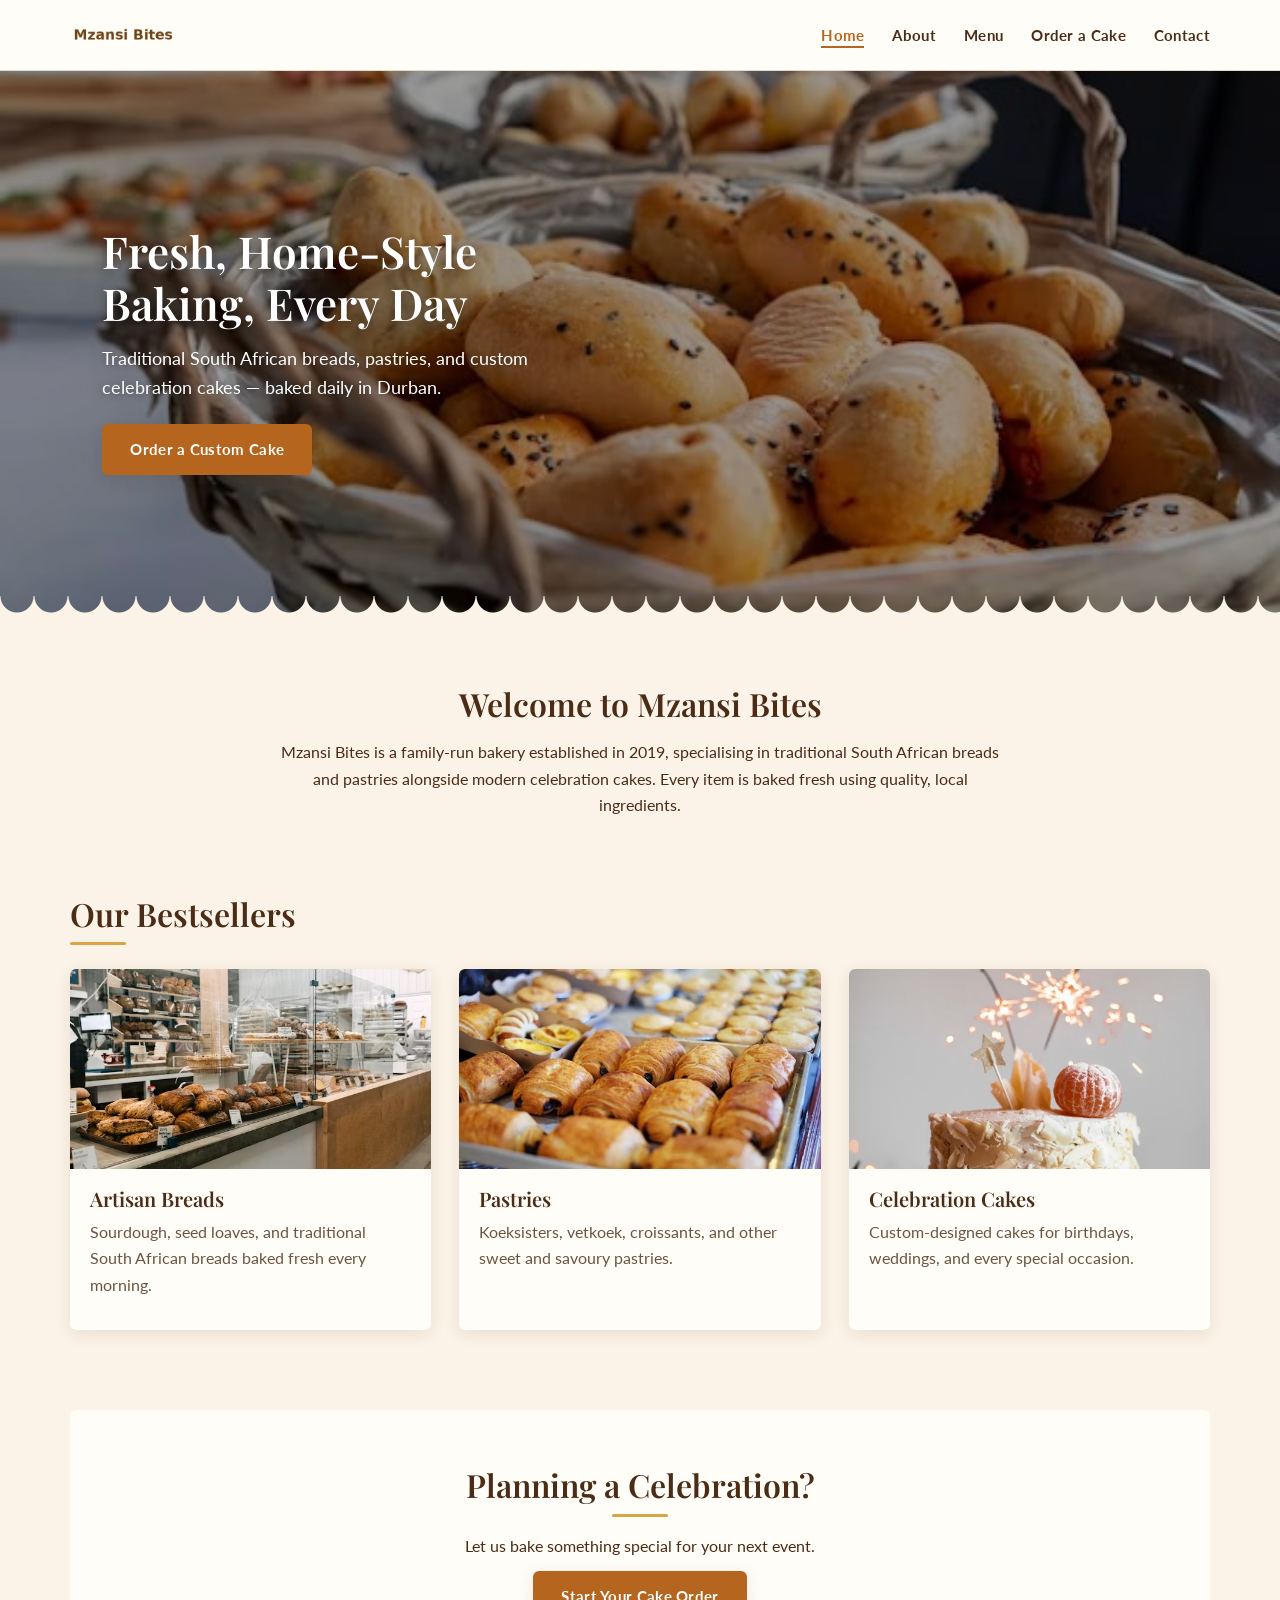
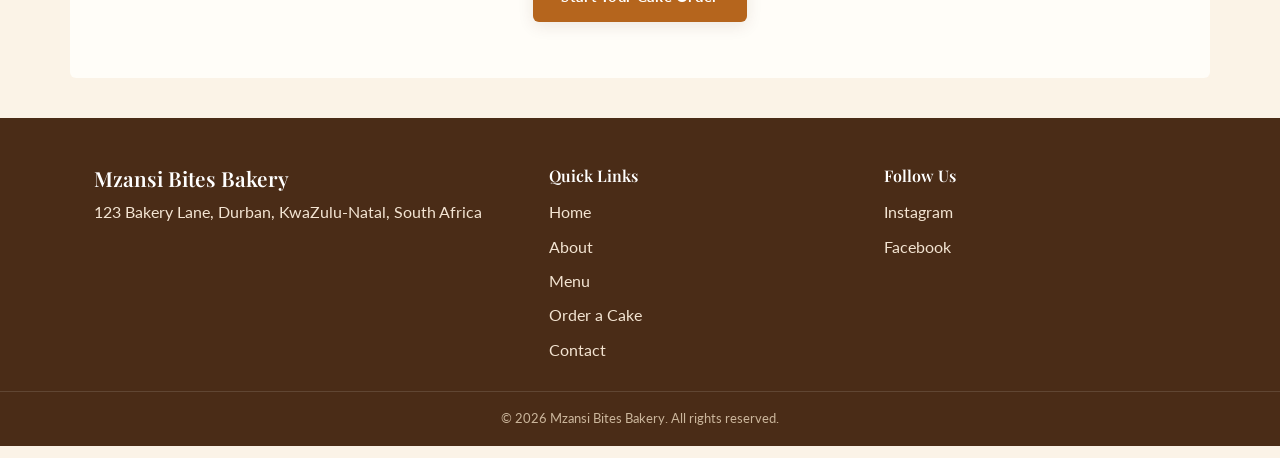
==== index.html @ 0741b473 "Initial commit : HTML Structure,CSS styling,Images and documents" ====
<!DOCTYPE html>
<html lang="en">
<head>
  <meta charset="UTF-8">
  <meta name="viewport" content="width=device-width, initial-scale=1.0">
  <title>Mzansi Bites Bakery | Home</title>
  <meta name="description" content="Mzansi Bites Bakery in Durban — traditional South African breads, pastries and custom celebration cakes made with fresh, local ingredients.">
  <link rel="stylesheet" href="CSS/style.css">
</head>
<body>

  <header>
    <div class="container header-inner">
      <a href="index.html" class="logo">
        <img src="Images/logo.png" alt="Mzansi Bites Bakery logo">
      </a>
      <nav aria-label="Main navigation">
        <ul>
          <li><a href="index.html" aria-current="page">Home</a></li>
          <li><a href="about.html">About</a></li>
          <li><a href="menu.html">Menu</a></li>
          <li><a href="order.html">Order a Cake</a></li>
          <li><a href="contact.html">Contact</a></li>
        </ul>
      </nav>
    </div>
  </header>

  <main>
    <section class="hero">
      <img src="Images/hero.jpg" alt="Freshly baked bread and pastries at Mzansi Bites Bakery">
      <div class="hero-text">
        <h1>Fresh, Home-Style Baking, Every Day</h1>
        <p>Traditional South African breads, pastries, and custom celebration cakes — baked daily in Durban.</p>
        <a href="order.html" class="btn">Order a Custom Cake</a>
      </div>
    </section>

    <section class="intro container">
      <h2>Welcome to Mzansi Bites</h2>
      <p>
        Mzansi Bites is a family-run bakery established in 2019, specialising in traditional
        South African breads and pastries alongside modern celebration cakes. Every item is
        baked fresh using quality, local ingredients.
      </p>
    </section>

    <section class="featured container">
      <h2>Our Bestsellers</h2>
      <div class="product-grid">
        <article class="product-card">
          <img src="Images/product-bread.jpg" alt="Freshly baked artisan bread loaves">
          <h3>Artisan Breads</h3>
          <p>Sourdough, seed loaves, and traditional South African breads baked fresh every morning.</p>
        </article>
        <article class="product-card">
          <img src="Images/product-pastry.jpg" alt="Assorted pastries and koeksisters">
          <h3>Pastries</h3>
          <p>Koeksisters, vetkoek, croissants, and other sweet and savoury pastries.</p>
        </article>
        <article class="product-card">
          <img src="Images/product-cake.jpg" alt="Decorated celebration cake">
          <h3>Celebration Cakes</h3>
          <p>Custom-designed cakes for birthdays, weddings, and every special occasion.</p>
        </article>
      </div>
    </section>

    <section class="cta container">
      <h2>Planning a Celebration?</h2>
      <p>Let us bake something special for your next event.</p>
      <a href="order.html" class="btn">Start Your Cake Order</a>
    </section>
  </main>

  <footer>
    <div class="container footer-inner">
      <div>
        <h2>Mzansi Bites Bakery</h2>
        <p>123 Bakery Lane, Durban, KwaZulu-Natal, South Africa</p>
      </div>
      <div>
        <h3>Quick Links</h3>
        <ul>
          <li><a href="index.html">Home</a></li>
          <li><a href="about.html">About</a></li>
          <li><a href="menu.html">Menu</a></li>
          <li><a href="order.html">Order a Cake</a></li>
          <li><a href="contact.html">Contact</a></li>
        </ul>
      </div>
      <div>
        <h3>Follow Us</h3>
        <ul>
          <li><a href="https://www.instagram.com" target="_blank" rel="noopener">Instagram</a></li>
          <li><a href="https://www.facebook.com" target="_blank" rel="noopener">Facebook</a></li>
        </ul>
      </div>
    </div>
    <p class="copyright">&copy; 2026 Mzansi Bites Bakery. All rights reserved.</p>
  </footer>

</body>
</html>
---- CSS/style.css ----
/* ==========================================================================
   Mzansi Bites Bakery — style.css (Part 2: Designing the Visuals)
   Palette: bread-crust brown, warm mustard, soft cream
   Type: Playfair Display (headings) + Lato (body)
   ========================================================================== */

@import url('https://fonts.googleapis.com/css2?family=Playfair+Display:ital,wght@0,500;0,600;0,700;1,500&family=Lato:wght@400;700;900&display=swap');

:root {
  --choc:        #4A2C17;   /* deep chocolate brown - primary text */
  --crust:       #B5651D;   /* bread crust orange - primary accent */
  --mustard:     #D9A441;   /* warm mustard - secondary accent */
  --cream:       #FBF3E7;   /* soft cream - page background */
  --cream-card:  #FFFDF8;   /* warm white - card background */
  --line:        #E8D9C4;   /* soft divider lines */

  --font-display: 'Playfair Display', Georgia, serif;
  --font-body: 'Lato', Arial, sans-serif;

  --radius: 6px;
  --shadow: 0 4px 16px rgba(74, 44, 23, 0.10);
  --shadow-hover: 0 10px 28px rgba(74, 44, 23, 0.18);
}

@media (prefers-reduced-motion: reduce) {
  * { animation: none !important; transition: none !important; }
}

* { box-sizing: border-box; margin: 0; padding: 0; }

html { scroll-behavior: smooth; }

body {
  font-family: var(--font-body);
  font-size: 16px;
  line-height: 1.65;
  color: var(--choc);
  background: var(--cream);
}

img { max-width: 100%; display: block; }

.container {
  max-width: 1140px;
  margin: 0 auto;
  padding: 0 24px;
}

h1, h2, h3 {
  font-family: var(--font-display);
  font-weight: 600;
  color: var(--choc);
  line-height: 1.2;
}

h1 { font-size: clamp(2rem, 4vw, 2.75rem); }
h2 { font-size: clamp(1.5rem, 3vw, 2rem); margin-bottom: 16px; }
h3 { font-size: 1.25rem; margin-bottom: 8px; }

p { margin-bottom: 12px; }

a { color: var(--crust); }
a:focus-visible, button:focus-visible, input:focus-visible, textarea:focus-visible, select:focus-visible {
  outline: 3px solid var(--mustard);
  outline-offset: 2px;
}

/* ---------- Header ---------- */
header {
  background: var(--cream-card);
  border-bottom: 1px solid var(--line);
  position: sticky;
  top: 0;
  z-index: 100;
}

.header-inner {
  display: flex;
  justify-content: space-between;
  align-items: center;
  flex-wrap: wrap;
  gap: 12px;
  padding: 14px 0;
}

.logo img { height: 42px; }

nav ul {
  list-style: none;
  display: flex;
  gap: 28px;
  flex-wrap: wrap;
}

nav a {
  color: var(--choc);
  text-decoration: none;
  font-weight: 700;
  font-size: 0.95rem;
  letter-spacing: 0.02em;
  position: relative;
  padding-bottom: 4px;
}

nav a::after {
  content: "";
  position: absolute;
  left: 0; right: 100%;
  bottom: 0;
  height: 2px;
  background: var(--crust);
  transition: right 0.25s ease;
}

nav a:hover::after,
nav a[aria-current="page"]::after {
  right: 0;
}

nav a[aria-current="page"] { color: var(--crust); }

/* ---------- Hero (Home page) ---------- */
.hero {
  position: relative;
  overflow: hidden;
}

.hero img {
  width: 100%;
  height: 62vh;
  min-height: 340px;
  max-height: 560px;
  object-fit: cover;
  filter: brightness(0.6);
}

.hero-text {
  position: absolute;
  inset: 0;
  display: flex;
  flex-direction: column;
  justify-content: center;
  align-items: flex-start;
  padding: 0 8vw;
  color: #fff;
  max-width: 640px;
}

.hero-text h1 {
  color: #fff;
  text-shadow: 0 2px 12px rgba(0,0,0,0.35);
}

.hero-text p {
  font-size: 1.1rem;
  margin: 14px 0 22px;
  text-shadow: 0 1px 6px rgba(0,0,0,0.35);
}

/* Signature element: scalloped "piped icing" edge under the hero photo */
.hero::after {
  content: "";
  position: absolute;
  left: 0; right: 0; bottom: -1px;
  height: 34px;
  background: var(--cream);
  -webkit-mask: radial-gradient(circle at 17px 0, transparent 16px, black 17px) repeat-x;
  mask: radial-gradient(circle at 17px 0, transparent 16px, black 17px) repeat-x;
  -webkit-mask-size: 34px 34px;
  mask-size: 34px 34px;
}

/* ---------- Buttons ---------- */
.btn {
  display: inline-block;
  padding: 13px 28px;
  background: var(--crust);
  color: #fff;
  text-decoration: none;
  font-weight: 700;
  font-size: 0.95rem;
  letter-spacing: 0.02em;
  border: none;
  border-radius: var(--radius);
  cursor: pointer;
  box-shadow: var(--shadow);
  transition: transform 0.18s ease, box-shadow 0.18s ease, background 0.18s ease;
}

.btn:hover {
  background: var(--choc);
  transform: translateY(-2px);
  box-shadow: var(--shadow-hover);
}

/* ---------- Generic sections ---------- */
.intro, .featured, .cta, .menu-section, .about-content, .gallery, .order-form,
.contact-content, .contact-form, .page-header {
  padding: 56px 0;
}

.intro { text-align: center; max-width: 720px; margin: 0 auto; padding-bottom: 8px; }

.featured h2, .cta h2, .about-content h2, .gallery h2, .menu-section h2,
.order-form h1, .contact-content h2, .contact-form h2 {
  position: relative;
  padding-bottom: 12px;
}

.featured h2::after, .cta h2::after, .about-content h2::after, .gallery h2::after,
.menu-section h2::after {
  content: "";
  position: absolute;
  left: 0; bottom: 0;
  width: 56px;
  height: 3px;
  background: var(--mustard);
  border-radius: 2px;
}

.cta {
  text-align: center;
  background: var(--cream-card);
  border-radius: var(--radius);
  margin: 24px auto;
  max-width: 1140px;
}

.cta h2::after { left: 50%; transform: translateX(-50%); }

/* ---------- Product cards ---------- */
.product-grid {
  display: grid;
  grid-template-columns: repeat(auto-fit, minmax(260px, 1fr));
  gap: 28px;
  margin-top: 24px;
}

.product-card {
  background: var(--cream-card);
  border-radius: var(--radius);
  overflow: hidden;
  box-shadow: var(--shadow);
  transition: transform 0.22s ease, box-shadow 0.22s ease;
}

.product-card:hover {
  transform: translateY(-6px);
  box-shadow: var(--shadow-hover);
}

.product-card img {
  width: 100%;
  height: 200px;
  object-fit: cover;
}

.product-card h3, .product-card p {
  padding-left: 20px;
  padding-right: 20px;
}

.product-card h3 { margin-top: 18px; }
.product-card p { padding-bottom: 20px; color: #6b5442; }

/* ---------- Page header band (non-home pages) ---------- */
.page-header {
  background: linear-gradient(135deg, var(--choc), #6b3d1f);
  color: #fff;
  text-align: center;
  padding: 48px 24px;
  margin-bottom: 8px;
}

.page-header h1 { color: #fff; }
.page-header p { color: #f3e4d2; max-width: 560px; margin: 10px auto 0; }

/* ---------- About page ---------- */
.about-content {
  display: grid;
  grid-template-columns: 1fr 1.3fr;
  gap: 40px;
  align-items: start;
}

.about-content img {
  border-radius: var(--radius);
  box-shadow: var(--shadow);
}

.about-content ul {
  list-style: none;
  margin-top: 8px;
}

.about-content ul li {
  padding: 8px 0;
  border-bottom: 1px dashed var(--line);
}

.gallery-grid {
  display: grid;
  grid-template-columns: repeat(auto-fit, minmax(200px, 1fr));
  gap: 20px;
  margin-top: 20px;
}

.gallery-grid img {
  border-radius: var(--radius);
  height: 220px;
  width: 100%;
  object-fit: cover;
  box-shadow: var(--shadow);
  transition: transform 0.22s ease;
}

.gallery-grid img:hover { transform: scale(1.03); }

/* ---------- Menu page ---------- */
.menu-list {
  list-style: none;
  margin-top: 12px;
}

.menu-list li {
  display: flex;
  justify-content: space-between;
  align-items: baseline;
  gap: 12px;
  padding: 14px 4px;
  border-bottom: 1px dashed var(--line);
  font-size: 1.05rem;
}

.menu-list li span:last-child {
  font-weight: 900;
  color: var(--crust);
  white-space: nowrap;
}

/* ---------- Forms ---------- */
.form-group { margin-bottom: 18px; max-width: 520px; }

.form-group label {
  display: block;
  margin-bottom: 6px;
  font-weight: 700;
  font-size: 0.92rem;
}

.form-group input,
.form-group select,
.form-group textarea {
  width: 100%;
  padding: 11px 14px;
  border: 1px solid var(--line);
  border-radius: var(--radius);
  background: var(--cream-card);
  font-family: var(--font-body);
  font-size: 1rem;
  color: var(--choc);
  transition: border-color 0.18s ease;
}

.form-group input:focus,
.form-group select:focus,
.form-group textarea:focus {
  border-color: var(--crust);
}

/* ---------- Contact page ---------- */
.contact-content {
  display: grid;
  grid-template-columns: 1fr 1.2fr;
  gap: 40px;
}

address { font-style: normal; }

.contact-details ul { list-style: none; }
.contact-details ul li { padding: 4px 0; }

.contact-map iframe {
  border-radius: var(--radius);
  box-shadow: var(--shadow);
}

/* ---------- Footer ---------- */
footer {
  background: var(--choc);
  color: #f3e4d2;
  margin-top: 40px;
}

.footer-inner {
  display: grid;
  grid-template-columns: 1.4fr 1fr 1fr;
  gap: 32px;
  padding: 48px 24px 24px;
}

.footer-inner h2, .footer-inner h3 { color: #fff; }
.footer-inner h2 { font-size: 1.3rem; margin-bottom: 8px; }
.footer-inner h3 { font-size: 1rem; margin-bottom: 10px; }

.footer-inner ul { list-style: none; }
.footer-inner ul li { padding: 4px 0; }
.footer-inner a { color: #f3e4d2; text-decoration: none; }
.footer-inner a:hover { color: var(--mustard); text-decoration: underline; }

.copyright {
  text-align: center;
  padding: 16px 24px;
  font-size: 0.82rem;
  border-top: 1px solid rgba(255,255,255,0.12);
  color: #cbb69c;
}

/* ---------- Responsive ---------- */
@media (max-width: 820px) {
  .about-content, .contact-content { grid-template-columns: 1fr; }
  .footer-inner { grid-template-columns: 1fr; text-align: center; }
  nav a::after { display: none; }
}

@media (max-width: 560px) {
  .header-inner { justify-content: center; text-align: center; }
  nav ul { justify-content: center; gap: 16px; }
  .hero-text { align-items: center; text-align: center; padding: 0 6vw; }
}
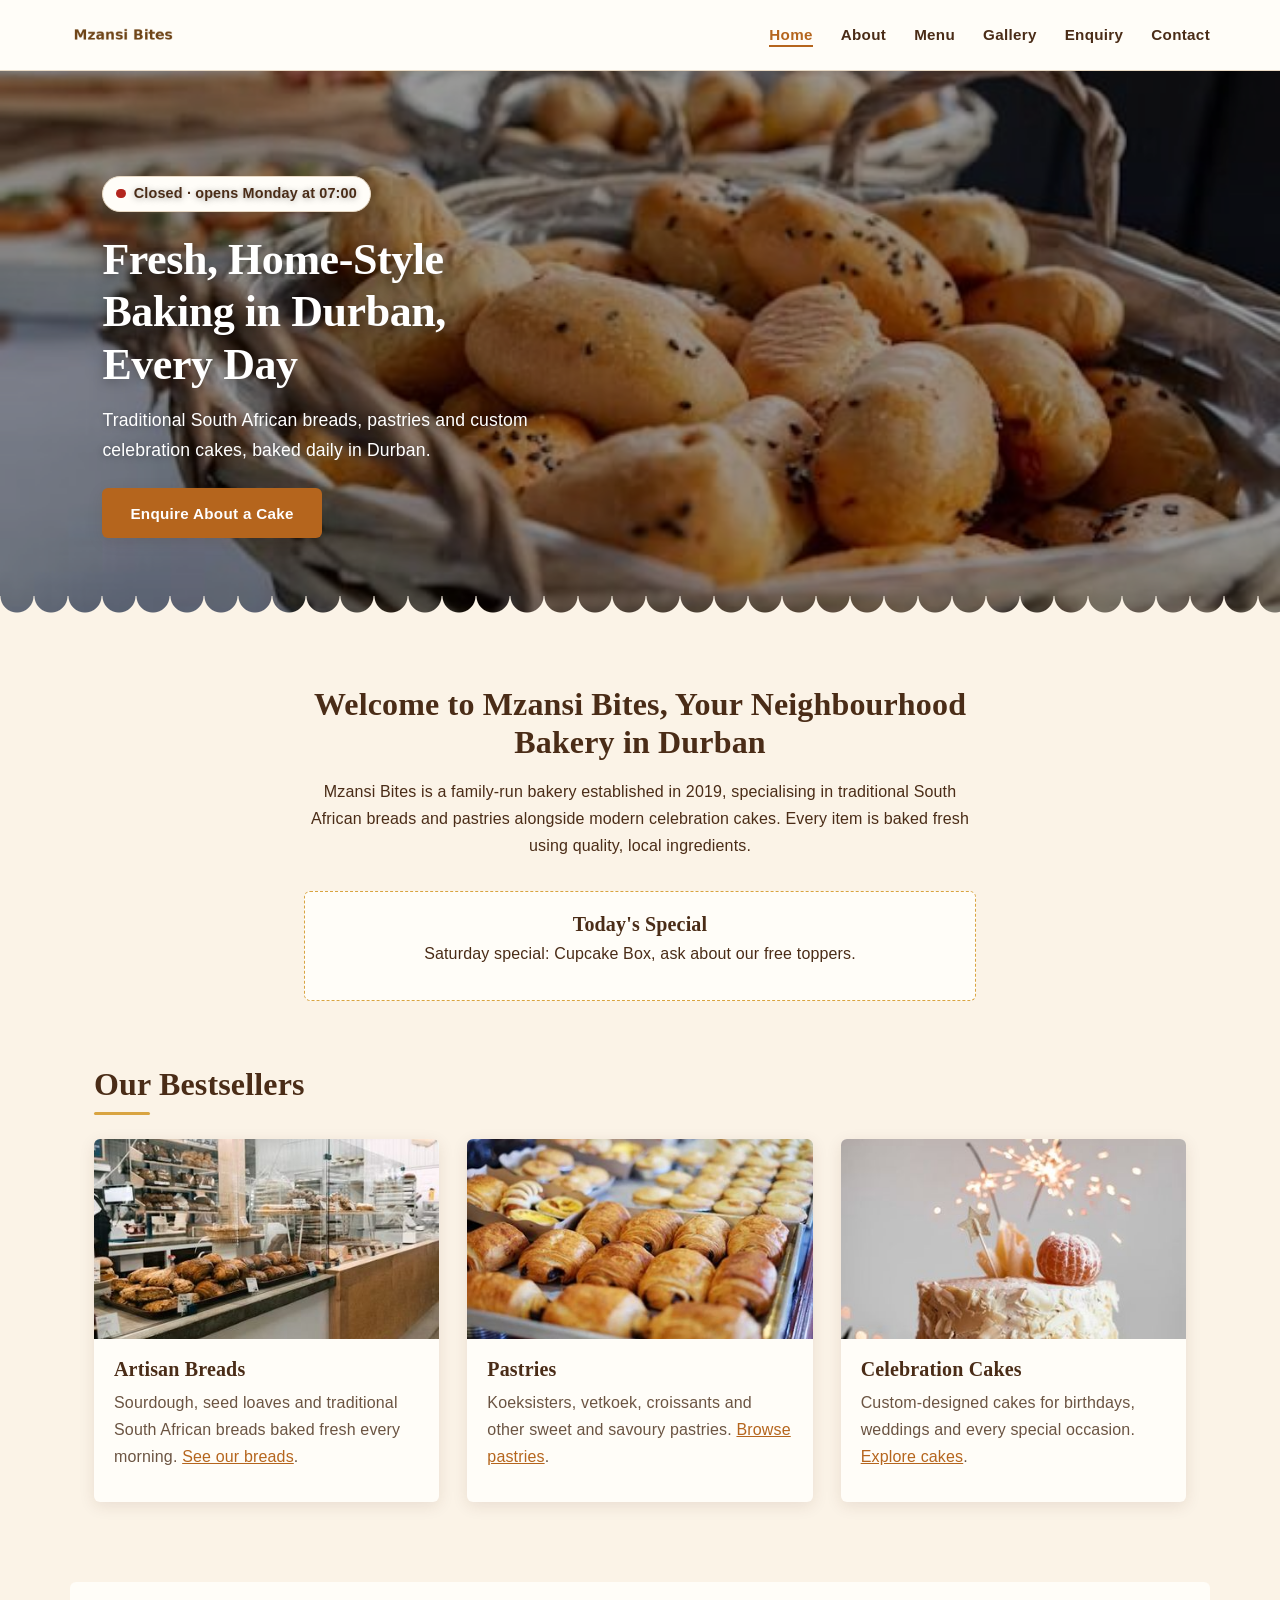
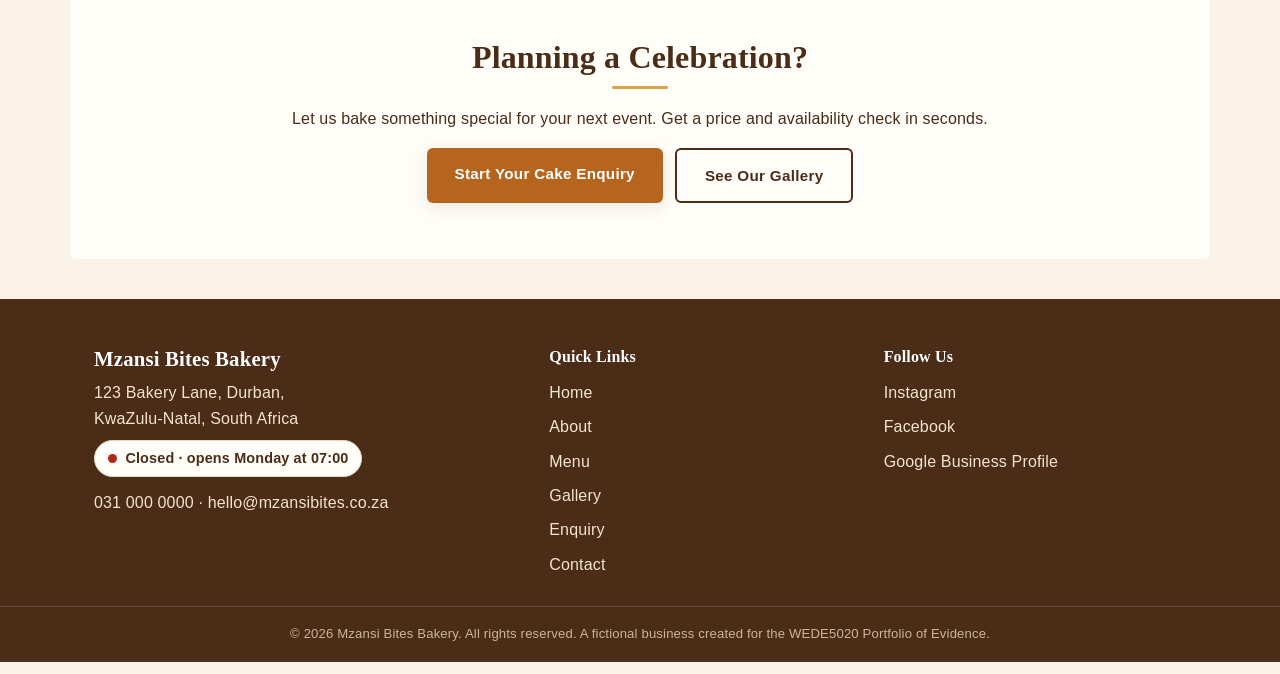
==== commit 7fb5cf01: "Part 3,Funtionality,forms and SEO" ====
--- a/index.html
+++ b/index.html
@@ -1,75 +1,102 @@
 <!DOCTYPE html>
-<html lang="en">
+<html lang="en-ZA">
 <head>
   <meta charset="UTF-8">
   <meta name="viewport" content="width=device-width, initial-scale=1.0">
-  <title>Mzansi Bites Bakery | Home</title>
-  <meta name="description" content="Mzansi Bites Bakery in Durban — traditional South African breads, pastries and custom celebration cakes made with fresh, local ingredients.">
+  <title>Mzansi Bites Bakery | Fresh Bread &amp; Custom Cakes in Durban</title>
+  <meta name="description" content="Family-run bakery in Durban baking fresh South African bread, koeksisters, pastries and custom celebration cakes daily. Get a cake quote online.">
+  <meta name="keywords" content="bakery Durban, custom cakes Durban, fresh bread Durban, koeksisters, South African bakery, celebration cakes">
+  <meta name="author" content="Neolyn Manikam">
+  <meta name="robots" content="index, follow, max-image-preview:large">
+  <meta name="theme-color" content="#4A2C17">
+  <meta http-equiv="Content-Security-Policy" content="default-src 'self'; script-src 'self'; style-src 'self' 'unsafe-inline' https://fonts.googleapis.com; font-src https://fonts.gstatic.com; img-src 'self' data:; connect-src 'self' https://jsonplaceholder.typicode.com; frame-src https://www.google.com; form-action 'self' https://jsonplaceholder.typicode.com mailto:; base-uri 'self'; object-src 'none'">
+  <meta name="referrer" content="strict-origin-when-cross-origin">
+  <link rel="canonical" href="https://manikam1103.github.io/MzansiBitesWebsite-Part-1/">
+  <link rel="icon" type="image/png" href="Images/mzansi-bites-bakery-logo.png">
+  <meta property="og:type" content="website">
+  <meta property="og:site_name" content="Mzansi Bites Bakery">
+  <meta property="og:locale" content="en_ZA">
+  <meta property="og:title" content="Mzansi Bites Bakery: Fresh Bread &amp; Custom Cakes in Durban">
+  <meta property="og:description" content="Family-run bakery in Durban baking fresh South African bread, koeksisters, pastries and custom celebration cakes daily. Get a cake quote online.">
+  <meta property="og:url" content="https://manikam1103.github.io/MzansiBitesWebsite-Part-1/">
+  <meta property="og:image" content="https://manikam1103.github.io/MzansiBitesWebsite-Part-1/Images/fresh-bread-rolls-basket-600.jpg">
+  <meta property="og:image:alt" content="Basket of freshly baked bread rolls from Mzansi Bites Bakery">
+  <meta name="twitter:card" content="summary_large_image">
+  <meta name="twitter:title" content="Mzansi Bites Bakery: Fresh Bread &amp; Custom Cakes in Durban">
+  <meta name="twitter:description" content="Family-run bakery in Durban baking fresh South African bread, koeksisters, pastries and custom celebration cakes daily. Get a cake quote online.">
+  <meta name="twitter:image" content="https://manikam1103.github.io/MzansiBitesWebsite-Part-1/Images/fresh-bread-rolls-basket-600.jpg">
+  <link rel="preconnect" href="https://fonts.googleapis.com">
+  <link rel="preconnect" href="https://fonts.gstatic.com" crossorigin>
+  <link rel="stylesheet" href="https://fonts.googleapis.com/css2?family=Lato:wght@400;700;900&family=Playfair+Display:ital,wght@0,500;0,600;0,700;1,500&display=swap">
   <link rel="stylesheet" href="CSS/style.css">
+  <script src="JavaScript/head.js"></script>
+  <script type="application/ld+json">{"@context": "https://schema.org", "@type": "Bakery", "name": "Mzansi Bites Bakery", "url": "https://manikam1103.github.io/MzansiBitesWebsite-Part-1/", "image": "https://manikam1103.github.io/MzansiBitesWebsite-Part-1/Images/fresh-bread-rolls-basket-600.jpg", "telephone": "+27310000000", "email": "hello@mzansibites.co.za", "priceRange": "R18 - R550", "description": "Family-run bakery in Durban selling traditional South African breads, pastries and custom celebration cakes.", "servesCuisine": "South African", "address": {"@type": "PostalAddress", "streetAddress": "123 Bakery Lane", "addressLocality": "Durban", "addressRegion": "KwaZulu-Natal", "addressCountry": "ZA"}, "geo": {"@type": "GeoCoordinates", "latitude": -29.8587, "longitude": 31.0218}, "openingHoursSpecification": [{"@type": "OpeningHoursSpecification", "dayOfWeek": ["Monday", "Tuesday", "Wednesday", "Thursday", "Friday"], "opens": "07:00", "closes": "18:00"}, {"@type": "OpeningHoursSpecification", "dayOfWeek": "Saturday", "opens": "08:00", "closes": "15:00"}]}</script>
 </head>
 <body>
+  <a class="skip-link" href="#main">Skip to main content</a>
 
   <header>
     <div class="container header-inner">
-      <a href="index.html" class="logo">
-        <img src="Images/logo.png" alt="Mzansi Bites Bakery logo">
+      <a href="index.html" class="logo" aria-label="Mzansi Bites Bakery home">
+        <img src="Images/mzansi-bites-bakery-logo.png" alt="Mzansi Bites Bakery logo" width="140" height="42">
       </a>
-      <nav aria-label="Main navigation">
-        <ul>
-          <li><a href="index.html" aria-current="page">Home</a></li>
-          <li><a href="about.html">About</a></li>
-          <li><a href="menu.html">Menu</a></li>
-          <li><a href="order.html">Order a Cake</a></li>
-          <li><a href="contact.html">Contact</a></li>
-        </ul>
+      <button class="nav-toggle" type="button" aria-expanded="false" aria-controls="site-nav">&#9776; Menu</button>
+      <nav id="site-nav" aria-label="Main navigation">
+        <ul><li><a href="index.html" aria-current="page">Home</a></li><li><a href="about.html">About</a></li><li><a href="menu.html">Menu</a></li><li><a href="gallery.html">Gallery</a></li><li><a href="enquiry.html">Enquiry</a></li><li><a href="contact.html">Contact</a></li></ul>
       </nav>
     </div>
   </header>
 
-  <main>
+  
+  <main id="main">
     <section class="hero">
-      <img src="Images/hero.jpg" alt="Freshly baked bread and pastries at Mzansi Bites Bakery">
+      <img src="Images/fresh-bread-rolls-basket-600.jpg" srcset="Images/fresh-bread-rolls-basket-400.jpg 400w, Images/fresh-bread-rolls-basket-600.jpg 600w" sizes="100vw" alt="Basket of freshly baked bread rolls at Mzansi Bites Bakery in Durban" width="600" height="400" fetchpriority="high" >
       <div class="hero-text">
-        <h1>Fresh, Home-Style Baking, Every Day</h1>
-        <p>Traditional South African breads, pastries, and custom celebration cakes — baked daily in Durban.</p>
-        <a href="order.html" class="btn">Order a Custom Cake</a>
+        <p class="hero-status"><span data-open-status class="status-badge">Mon-Fri 07:00-18:00 · Sat 08:00-15:00</span></p>
+        <h1>Fresh, Home-Style Baking in Durban, Every Day</h1>
+        <p>Traditional South African breads, pastries and custom celebration cakes, baked daily in Durban.</p>
+        <a href="enquiry.html" class="btn">Enquire About a Cake</a>
       </div>
     </section>
 
-    <section class="intro container">
-      <h2>Welcome to Mzansi Bites</h2>
+    <section class="intro container reveal">
+      <h2>Welcome to Mzansi Bites, Your Neighbourhood Bakery in Durban</h2>
       <p>
         Mzansi Bites is a family-run bakery established in 2019, specialising in traditional
         South African breads and pastries alongside modern celebration cakes. Every item is
         baked fresh using quality, local ingredients.
       </p>
+      <div id="todays-special" class="special" hidden></div>
     </section>
 
-    <section class="featured container">
+    <section class="featured container reveal">
       <h2>Our Bestsellers</h2>
       <div class="product-grid">
         <article class="product-card">
-          <img src="Images/product-bread.jpg" alt="Freshly baked artisan bread loaves">
+          <img src="Images/bakery-display-counter-bread-600.jpg" srcset="Images/bakery-display-counter-bread-400.jpg 400w, Images/bakery-display-counter-bread-600.jpg 600w" sizes="(max-width: 560px) 100vw, 360px" alt="Freshly baked bread loaves on the Mzansi Bites bakery display counter" width="600" height="400" loading="lazy" >
           <h3>Artisan Breads</h3>
-          <p>Sourdough, seed loaves, and traditional South African breads baked fresh every morning.</p>
+          <p>Sourdough, seed loaves and traditional South African breads baked fresh every morning. <a href="menu.html#bread">See our breads</a>.</p>
         </article>
         <article class="product-card">
-          <img src="Images/product-pastry.jpg" alt="Assorted pastries and koeksisters">
+          <img src="Images/butter-croissants-pastries-600.jpg" srcset="Images/butter-croissants-pastries-400.jpg 400w, Images/butter-croissants-pastries-600.jpg 600w" sizes="(max-width: 560px) 100vw, 360px" alt="Golden butter croissants and pastries fresh from the oven" width="600" height="400" loading="lazy" >
           <h3>Pastries</h3>
-          <p>Koeksisters, vetkoek, croissants, and other sweet and savoury pastries.</p>
+          <p>Koeksisters, vetkoek, croissants and other sweet and savoury pastries. <a href="menu.html#pastry">Browse pastries</a>.</p>
         </article>
         <article class="product-card">
-          <img src="Images/product-cake.jpg" alt="Decorated celebration cake">
+          <img src="Images/sparkler-celebration-cake-600.jpg" srcset="Images/sparkler-celebration-cake-400.jpg 400w, Images/sparkler-celebration-cake-600.jpg 600w" sizes="(max-width: 560px) 100vw, 360px" alt="Decorated celebration cake topped with a sparkler" width="400" height="600" loading="lazy" >
           <h3>Celebration Cakes</h3>
-          <p>Custom-designed cakes for birthdays, weddings, and every special occasion.</p>
+          <p>Custom-designed cakes for birthdays, weddings and every special occasion. <a href="menu.html#cake">Explore cakes</a>.</p>
         </article>
       </div>
     </section>
 
-    <section class="cta container">
+    <section class="cta container reveal">
       <h2>Planning a Celebration?</h2>
-      <p>Let us bake something special for your next event.</p>
-      <a href="order.html" class="btn">Start Your Cake Order</a>
+      <p>Let us bake something special for your next event. Get a price and availability check in seconds.</p>
+      <div class="inline-cta">
+        <a href="enquiry.html" class="btn">Start Your Cake Enquiry</a>
+        <a href="gallery.html" class="btn btn-outline">See Our Gallery</a>
+      </div>
     </section>
   </main>
 
@@ -77,28 +104,26 @@
     <div class="container footer-inner">
       <div>
         <h2>Mzansi Bites Bakery</h2>
-        <p>123 Bakery Lane, Durban, KwaZulu-Natal, South Africa</p>
+        <address>123 Bakery Lane, Durban,<br>KwaZulu-Natal, South Africa</address>
+        <p><span data-open-status class="status-badge">Mon-Fri 07:00-18:00 · Sat 08:00-15:00</span></p>
+        <p><a href="tel:+27310000000">031 000 0000</a> · <a href="mailto:hello@mzansibites.co.za">hello@mzansibites.co.za</a></p>
       </div>
       <div>
         <h3>Quick Links</h3>
-        <ul>
-          <li><a href="index.html">Home</a></li>
-          <li><a href="about.html">About</a></li>
-          <li><a href="menu.html">Menu</a></li>
-          <li><a href="order.html">Order a Cake</a></li>
-          <li><a href="contact.html">Contact</a></li>
-        </ul>
+        <ul><li><a href="index.html">Home</a></li><li><a href="about.html">About</a></li><li><a href="menu.html">Menu</a></li><li><a href="gallery.html">Gallery</a></li><li><a href="enquiry.html">Enquiry</a></li><li><a href="contact.html">Contact</a></li></ul>
       </div>
       <div>
         <h3>Follow Us</h3>
         <ul>
-          <li><a href="https://www.instagram.com" target="_blank" rel="noopener">Instagram</a></li>
-          <li><a href="https://www.facebook.com" target="_blank" rel="noopener">Facebook</a></li>
+          <li><a href="https://www.instagram.com/" target="_blank" rel="noopener noreferrer">Instagram</a></li>
+          <li><a href="https://www.facebook.com/" target="_blank" rel="noopener noreferrer">Facebook</a></li>
+          <li><a href="https://www.google.com/business/" target="_blank" rel="noopener noreferrer">Google Business Profile</a></li>
         </ul>
       </div>
     </div>
-    <p class="copyright">&copy; 2026 Mzansi Bites Bakery. All rights reserved.</p>
+    <p class="copyright">&copy; 2026 Mzansi Bites Bakery. All rights reserved. A fictional business created for the WEDE5020 Portfolio of Evidence.</p>
   </footer>
-
+  <button class="to-top" type="button" aria-label="Back to top">&uarr;</button>
+  <script src="JavaScript/script.js" defer></script>
 </body>
 </html>
--- a/CSS/style.css
+++ b/CSS/style.css
@@ -1,10 +1,8 @@
 /* ==========================================================================
-   Mzansi Bites Bakery — style.css (Part 2: Designing the Visuals)
+   Mzansi Bites Bakery — style.css (Part 2 visuals + Part 3 interactivity)
    Palette: bread-crust brown, warm mustard, soft cream
    Type: Playfair Display (headings) + Lato (body)
    ========================================================================== */
-
-@import url('https://fonts.googleapis.com/css2?family=Playfair+Display:ital,wght@0,500;0,600;0,700;1,500&family=Lato:wght@400;700;900&display=swap');
 
 :root {
   --choc:        #4A2C17;   /* deep chocolate brown - primary text */
@@ -28,22 +26,23 @@
 
 * { box-sizing: border-box; margin: 0; padding: 0; }
 
-html { scroll-behavior: smooth; }
+html { font-size: 100%; scroll-behavior: smooth; }
 
 body {
   font-family: var(--font-body);
-  font-size: 16px;
+  font-size: 1rem;
   line-height: 1.65;
+  letter-spacing: 0.01em;
   color: var(--choc);
   background: var(--cream);
 }
 
-img { max-width: 100%; display: block; }
+img { max-width: 100%; height: auto; display: block; }
 
 .container {
-  max-width: 1140px;
+  max-width: 71.25rem;
   margin: 0 auto;
-  padding: 0 24px;
+  padding: 0 1.5rem;
 }
 
 h1, h2, h3 {
@@ -53,11 +52,11 @@
   line-height: 1.2;
 }
 
-h1 { font-size: clamp(2rem, 4vw, 2.75rem); }
+h1 { font-size: clamp(2rem, 4vw, 2.75rem); letter-spacing: -0.01em; }
 h2 { font-size: clamp(1.5rem, 3vw, 2rem); margin-bottom: 16px; }
 h3 { font-size: 1.25rem; margin-bottom: 8px; }
 
-p { margin-bottom: 12px; }
+p { margin-bottom: 0.75rem; line-height: 1.7; }
 
 a { color: var(--crust); }
 a:focus-visible, button:focus-visible, input:focus-visible, textarea:focus-visible, select:focus-visible {
@@ -173,7 +172,7 @@
 /* ---------- Buttons ---------- */
 .btn {
   display: inline-block;
-  padding: 13px 28px;
+  padding: 0.8rem 1.75rem;
   background: var(--crust);
   color: #fff;
   text-decoration: none;
@@ -193,10 +192,16 @@
   box-shadow: var(--shadow-hover);
 }
 
+/* :active states (Part 2 feedback item: was missing) */
+.btn:active { transform: translateY(0); background: #3a2110; box-shadow: inset 0 2px 6px rgba(0,0,0,0.25); }
+nav a:active { color: var(--mustard); }
+.form-group input:active, .form-group textarea:active, .form-group select:active { border-color: var(--choc); }
+
 /* ---------- Generic sections ---------- */
 .intro, .featured, .cta, .menu-section, .about-content, .gallery, .order-form,
 .contact-content, .contact-form, .page-header {
-  padding: 56px 0;
+  padding-top: 3.5rem;
+  padding-bottom: 3.5rem;   /* vertical only, so .container's side padding is kept on small screens */
 }
 
 .intro { text-align: center; max-width: 720px; margin: 0 auto; padding-bottom: 8px; }
@@ -251,7 +256,7 @@
 
 .product-card img {
   width: 100%;
-  height: 200px;
+  height: 12.5rem;
   object-fit: cover;
 }
 
@@ -307,7 +312,7 @@
 
 .gallery-grid img {
   border-radius: var(--radius);
-  height: 220px;
+  height: 13.75rem;
   width: 100%;
   object-fit: cover;
   box-shadow: var(--shadow);
@@ -339,7 +344,7 @@
 }
 
 /* ---------- Forms ---------- */
-.form-group { margin-bottom: 18px; max-width: 520px; }
+.form-group { margin-bottom: 1.15rem; max-width: 32.5rem; width: 100%; }
 
 .form-group label {
   display: block;
@@ -428,3 +433,182 @@
   nav ul { justify-content: center; gap: 16px; }
   .hero-text { align-items: center; text-align: center; padding: 0 6vw; }
 }
+
+/* ==========================================================================
+   PART 3 — Interactivity, dynamic content and forms
+   ========================================================================== */
+
+.sr-only { position:absolute; width:1px; height:1px; padding:0; margin:-1px; overflow:hidden; clip:rect(0,0,0,0); white-space:nowrap; border:0; }
+.skip-link { position:absolute; left:1rem; top:-3rem; background:var(--choc); color:#fff; padding:.6rem 1rem; border-radius:var(--radius); z-index:300; transition: top .2s ease; }
+.skip-link:focus { top:.75rem; }
+
+/* ---------- Mobile navigation (hamburger) ---------- */
+.nav-toggle { display:none; background:none; border:2px solid var(--choc); color:var(--choc); border-radius:var(--radius); padding:.45rem .8rem; font:700 .95rem var(--font-body); cursor:pointer; }
+.nav-toggle:active { background: var(--line); }
+.js .nav-toggle { display:none; }
+@media (max-width: 820px) {
+  .js .nav-toggle { display:inline-flex; align-items:center; gap:.5rem; }
+  .js .header-inner { flex-wrap: wrap; justify-content:space-between; }
+  .js nav { width:100%; }
+  .js nav ul { display:none; flex-direction:column; gap:0; width:100%; padding-top:.5rem; }
+  .js nav.open ul { display:flex; animation: slideDown .25s ease; }
+  .js nav li a { display:block; padding:.75rem .25rem; border-top:1px solid var(--line); }
+  .js .header-inner { text-align:left; }
+}
+@keyframes slideDown { from { opacity:0; transform: translateY(-6px);} to { opacity:1; transform:none;} }
+
+/* ---------- Open-now badge ---------- */
+.status-badge { display:inline-flex; align-items:center; gap:.5rem; font-weight:700; font-size:.9rem; padding:.3rem .8rem; border-radius:999px; background:var(--cream-card); border:1px solid var(--line); }
+.status-badge::before { content:""; width:.6rem; height:.6rem; border-radius:50%; background:#8a7a6a; }
+.status-badge.open::before { background:#2e7d32; box-shadow:0 0 0 0 rgba(46,125,50,.5); animation:pulse 2s infinite; }
+.status-badge.closed::before { background:#b3261e; }
+@keyframes pulse { 70% { box-shadow:0 0 0 .5rem rgba(46,125,50,0);} 100% { box-shadow:0 0 0 0 rgba(46,125,50,0);} }
+.hero-status { margin-bottom:1rem; color:var(--choc); }
+
+/* ---------- Scroll reveal animation ---------- */
+.js .reveal { opacity:0; transform: translateY(1.5rem); transition: opacity .6s ease, transform .6s ease; }
+.js .reveal.visible { opacity:1; transform:none; }
+.hero-text { animation: fadeUp .9s ease both; }
+@keyframes fadeUp { from { opacity:0; transform: translateY(1.25rem);} to { opacity:1; transform:none;} }
+
+/* ---------- Today's special (DOM manipulation) ---------- */
+.special { background:var(--cream-card); border:1px dashed var(--mustard); border-radius:var(--radius); padding:1.25rem 1.5rem; margin:2rem auto 0; max-width:45rem; text-align:center; }
+.special h2 { font-size:1.25rem; margin-bottom:.25rem; }
+.special h2::after { display:none; }
+
+/* ---------- Menu toolbar: search / filter / sort ---------- */
+.menu-toolbar { display:grid; grid-template-columns: 1fr auto; gap:1rem 1.5rem; align-items:end; padding:1.5rem 0 .5rem; }
+.menu-toolbar .form-group { margin-bottom:0; max-width:none; }
+.chips { display:flex; flex-wrap:wrap; gap:.5rem; grid-column:1 / -1; }
+.chip { border:1px solid var(--crust); background:transparent; color:var(--crust); font:700 .9rem var(--font-body); padding:.45rem 1.1rem; border-radius:999px; cursor:pointer; transition: background .18s ease, color .18s ease, transform .18s ease; }
+.chip:hover { transform: translateY(-1px); background: rgba(181,101,29,.1); }
+.chip[aria-pressed="true"] { background:var(--crust); color:#fff; }
+.chip:active { transform:none; }
+.result-count { color:#6b5442; font-size:.92rem; margin:.5rem 0 0; }
+@media (max-width: 560px) { .menu-toolbar { grid-template-columns:1fr; } }
+
+.menu-grid { display:grid; grid-template-columns: repeat(auto-fill, minmax(16rem, 1fr)); gap:1.5rem; margin-top:1rem; padding-bottom:2rem; }
+.menu-card { background:var(--cream-card); border-radius:var(--radius); overflow:hidden; box-shadow:var(--shadow); display:flex; flex-direction:column; transition: transform .22s ease, box-shadow .22s ease; animation: fadeUp .45s ease both; }
+.menu-card:hover { transform: translateY(-4px); box-shadow:var(--shadow-hover); }
+.menu-card img { width:100%; height:11rem; object-fit:cover; }
+.menu-card-body { padding:1rem 1.25rem 1.25rem; display:flex; flex-direction:column; gap:.4rem; flex:1; }
+.menu-card h3 { margin:0; font-size:1.1rem; }
+.menu-card .tag { align-self:flex-start; font-size:.75rem; font-weight:700; text-transform:uppercase; letter-spacing:.06em; background:var(--line); border-radius:999px; padding:.15rem .6rem; }
+.menu-card .price { font-weight:900; color:var(--crust); font-size:1.1rem; }
+.menu-card .actions { margin-top:auto; display:flex; gap:.5rem; flex-wrap:wrap; padding-top:.5rem; }
+.btn-small { padding:.5rem 1rem; font-size:.85rem; }
+.btn-outline { background:transparent; color:var(--choc); border:2px solid var(--choc); box-shadow:none; }
+.btn-outline:hover { background:var(--choc); color:#fff; }
+.empty-state { text-align:center; padding:2rem 1rem; background:var(--cream-card); border-radius:var(--radius); grid-column:1/-1; }
+.loading { text-align:center; padding:2rem; color:#6b5442; }
+
+/* ---------- Modal (native <dialog>) ---------- */
+dialog { border:none; border-radius:var(--radius); padding:0; max-width:min(34rem, 92vw); width:100%; box-shadow:0 20px 60px rgba(0,0,0,.35); color:var(--choc); background:var(--cream-card); }
+dialog::backdrop { background: rgba(40,22,10,.6); backdrop-filter: blur(2px); }
+dialog[open] { animation: popIn .25s ease; }
+@keyframes popIn { from { opacity:0; transform: scale(.94);} to { opacity:1; transform:none;} }
+.modal-img { width:100%; height:15rem; object-fit:cover; }
+.modal-body { padding:1.25rem 1.5rem 1.5rem; }
+.modal-close { position:absolute; top:.6rem; right:.6rem; width:2.4rem; height:2.4rem; border-radius:50%; border:none; background:rgba(255,255,255,.92); color:var(--choc); font-size:1.4rem; line-height:1; cursor:pointer; }
+.modal-close:hover { background:#fff; }
+.modal-meta { color:#6b5442; font-size:.92rem; }
+
+/* ---------- Tabs ---------- */
+.tabs { margin-top:1rem; }
+.tab-list { display:none; }
+.js .tab-list { display:flex; gap:.25rem; border-bottom:2px solid var(--line); flex-wrap:wrap; }
+.tab-list button { background:none; border:none; font:700 1rem var(--font-body); color:var(--choc); padding:.7rem 1.1rem; cursor:pointer; border-bottom:3px solid transparent; margin-bottom:-2px; transition: color .18s ease, border-color .18s ease; }
+.tab-list button:hover { color:var(--crust); }
+.tab-list button[aria-selected="true"] { color:var(--crust); border-bottom-color:var(--crust); }
+.tab-panel { padding:1.25rem 0; animation: fadeUp .35s ease; }
+.tab-panel[hidden] { display:none; }
+
+/* ---------- Accordion ---------- */
+.accordion { max-width:48rem; margin-top:1rem; }
+.accordion-item { border:1px solid var(--line); border-radius:var(--radius); background:var(--cream-card); margin-bottom:.6rem; overflow:hidden; }
+.accordion-item h3 { margin:0; font-size:1rem; }
+.accordion-trigger { width:100%; text-align:left; background:none; border:none; padding:1rem 1.25rem; font:700 1rem var(--font-body); color:var(--choc); cursor:pointer; display:flex; justify-content:space-between; align-items:center; gap:1rem; }
+.accordion-trigger:hover { background:rgba(217,164,65,.12); }
+.accordion-trigger::after { content:"+"; font-size:1.4rem; color:var(--crust); transition: transform .25s ease; }
+.accordion-trigger[aria-expanded="true"]::after { transform: rotate(45deg); }
+.js .accordion-panel { max-height:0; overflow:hidden; visibility:hidden; transition: max-height .3s ease, visibility .3s; }
+.js .accordion-panel.open { visibility:visible; }
+.accordion-panel > div { padding:0 1.25rem 1rem; }
+
+/* ---------- Gallery + lightbox ---------- */
+.gallery-filter { display:flex; flex-wrap:wrap; gap:.5rem; margin:1rem 0; }
+.gallery-grid.gallery-page { grid-template-columns: repeat(auto-fill, minmax(15rem, 1fr)); }
+.gallery-item { padding:0; border:none; background:none; cursor:zoom-in; border-radius:var(--radius); overflow:hidden; display:block; width:100%; }
+.gallery-item img { width:100%; height:13.75rem; object-fit:cover; border-radius:var(--radius); box-shadow:var(--shadow); transition: transform .3s ease, filter .3s ease; }
+.gallery-item:hover img { transform: scale(1.05); filter: brightness(1.05); }
+.gallery-item[hidden] { display:none; }
+.lightbox { position:fixed; inset:0; background:rgba(25,13,5,.92); display:none; align-items:center; justify-content:center; flex-direction:column; z-index:500; padding:1rem; }
+.lightbox.open { display:flex; animation: fadeIn .25s ease; }
+@keyframes fadeIn { from { opacity:0;} to { opacity:1;} }
+.lightbox img { max-width:min(92vw, 56rem); max-height:78vh; width:auto; height:auto; border-radius:var(--radius); box-shadow:0 10px 40px rgba(0,0,0,.5); }
+.lightbox figcaption { color:#f3e4d2; margin-top:.75rem; text-align:center; max-width:40rem; }
+.lb-btn { position:absolute; background:rgba(255,255,255,.14); color:#fff; border:none; width:3rem; height:3rem; border-radius:50%; font-size:1.6rem; cursor:pointer; transition: background .18s ease; }
+.lb-btn:hover { background:rgba(255,255,255,.3); }
+.lb-close { top:1rem; right:1rem; }
+.lb-prev { left:1rem; top:50%; transform:translateY(-50%); }
+.lb-next { right:1rem; top:50%; transform:translateY(-50%); }
+body.no-scroll { overflow:hidden; }
+
+/* ---------- Forms: validation, errors, results ---------- */
+.form-group .hint { display:block; font-size:.82rem; color:#6b5442; margin-top:.3rem; }
+.form-group .error { display:block; color:#b3261e; font-size:.85rem; font-weight:700; margin-top:.3rem; min-height:0; }
+.form-group .error:empty { display:none; }
+.form-group.invalid input, .form-group.invalid select, .form-group.invalid textarea { border-color:#b3261e; background:#fff6f5; }
+.form-group.valid input, .form-group.valid select, .form-group.valid textarea { border-color:#2e7d32; }
+.char-count { text-align:right; font-size:.8rem; color:#6b5442; }
+.form-layout { display:grid; grid-template-columns: 1.4fr 1fr; gap:2.5rem; align-items:start; }
+@media (max-width: 820px) { .form-layout { grid-template-columns:1fr; } }
+.form-aside { background:var(--cream-card); border:1px solid var(--line); border-radius:var(--radius); padding:1.25rem 1.5rem; }
+.form-aside h2 { font-size:1.2rem; }
+.form-aside ul { padding-left:1.1rem; }
+.hp-field { position:absolute; left:-9999px; width:1px; height:1px; overflow:hidden; }
+.form-status { margin-top:1.25rem; padding:1rem 1.25rem; border-radius:var(--radius); border-left:5px solid var(--mustard); background:var(--cream-card); box-shadow:var(--shadow); }
+.form-status[hidden] { display:none; }
+.form-status.success { border-left-color:#2e7d32; }
+.form-status.error-box { border-left-color:#b3261e; }
+.form-status h2 { font-size:1.2rem; margin-bottom:.5rem; padding:0; }
+.form-status h2::after { display:none; }
+.quote-table { width:100%; border-collapse:collapse; margin:.5rem 0; font-size:.95rem; }
+.quote-table th, .quote-table td { text-align:left; padding:.4rem .25rem; border-bottom:1px dashed var(--line); }
+.quote-table td:last-child, .quote-table th:last-child { text-align:right; }
+.email-preview { white-space:pre-wrap; font-family: ui-monospace, Menlo, Consolas, monospace; font-size:.85rem; background:#fff; border:1px solid var(--line); border-radius:var(--radius); padding:.75rem 1rem; margin:.5rem 0; }
+.btn[disabled] { opacity:.6; cursor:wait; }
+.spinner { display:inline-block; width:1em; height:1em; border:2px solid rgba(255,255,255,.5); border-top-color:#fff; border-radius:50%; animation: spin .7s linear infinite; vertical-align:-.15em; margin-right:.4rem; }
+@keyframes spin { to { transform: rotate(360deg);} }
+
+/* ---------- Map ---------- */
+#map { height:22rem; border-radius:var(--radius); box-shadow:var(--shadow); background:var(--line); z-index:1; }
+.map-fallback { padding:1rem; }
+
+/* ---------- Back to top ---------- */
+.to-top { position:fixed; right:1rem; bottom:1rem; width:3rem; height:3rem; border-radius:50%; border:none; background:var(--crust); color:#fff; font-size:1.3rem; cursor:pointer; box-shadow:var(--shadow); opacity:0; pointer-events:none; transform:translateY(1rem); transition: opacity .25s ease, transform .25s ease; z-index:90; }
+.to-top.show { opacity:1; pointer-events:auto; transform:none; }
+.to-top:hover { background:var(--choc); }
+
+.breadcrumb { font-size:.85rem; padding:1rem 0 0; }
+.breadcrumb ol { list-style:none; display:flex; gap:.4rem; flex-wrap:wrap; }
+.breadcrumb li + li::before { content:"›"; margin-right:.4rem; color:#8a7a6a; }
+
+.page-header h1 { padding:0; }
+.page-header h1::after { display:none; }
+.inline-cta { display:flex; gap:.75rem; flex-wrap:wrap; justify-content:center; margin-top:1rem; }
+
+/* Footer refinements */
+.footer-inner .status-badge { color:var(--choc); }
+.footer-inner address { margin-bottom:.5rem; }
+
+/* Reduced motion: also make reveal content visible */
+@media (prefers-reduced-motion: reduce) { .js .reveal { opacity:1; transform:none; } }
+
+.breadcrumb a::after { display:none; }
+.breadcrumb a { font-weight:400; }
+.contact-details h2 { margin-top:1.5rem; }
+.contact-details h2:first-child { margin-top:0; }
+
+.map-embed { border-radius:var(--radius); overflow:hidden; box-shadow:var(--shadow); line-height:0; }
+.map-embed iframe { width:100%; height:22rem; border:0; }
